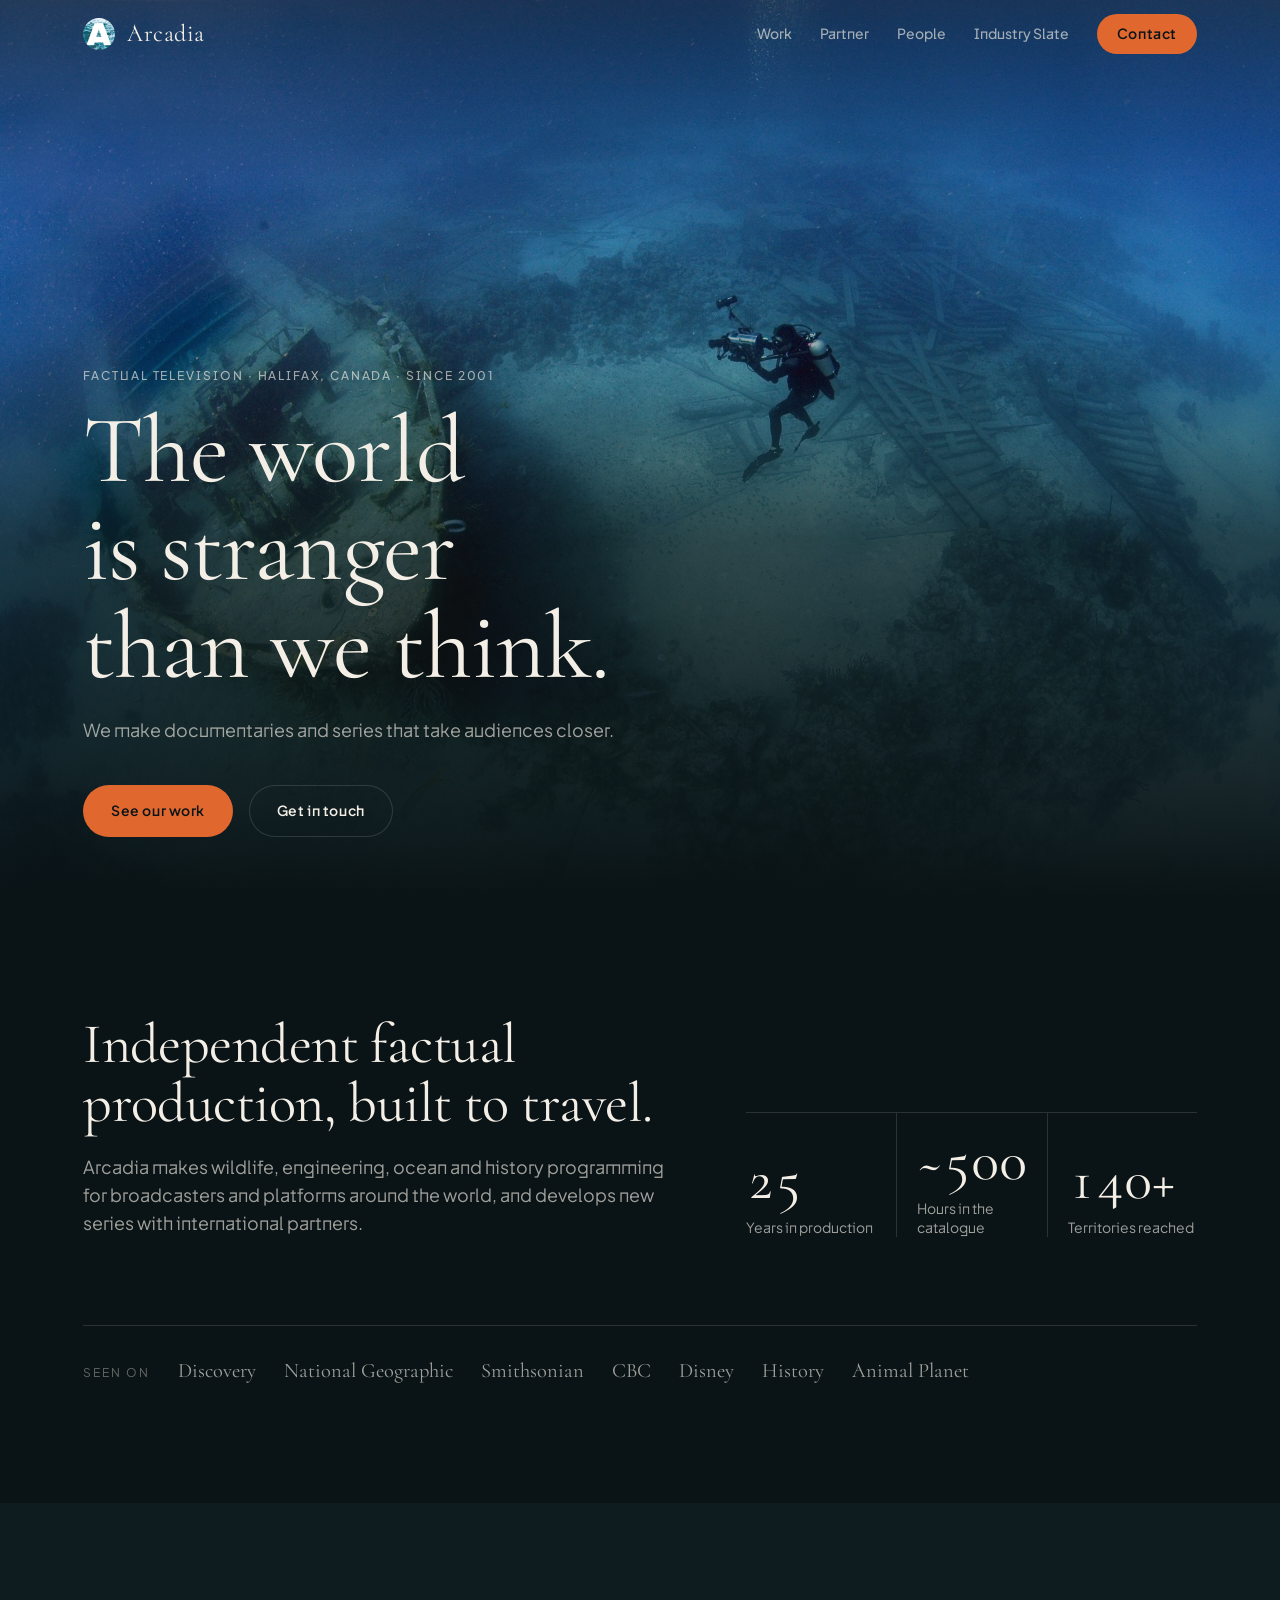
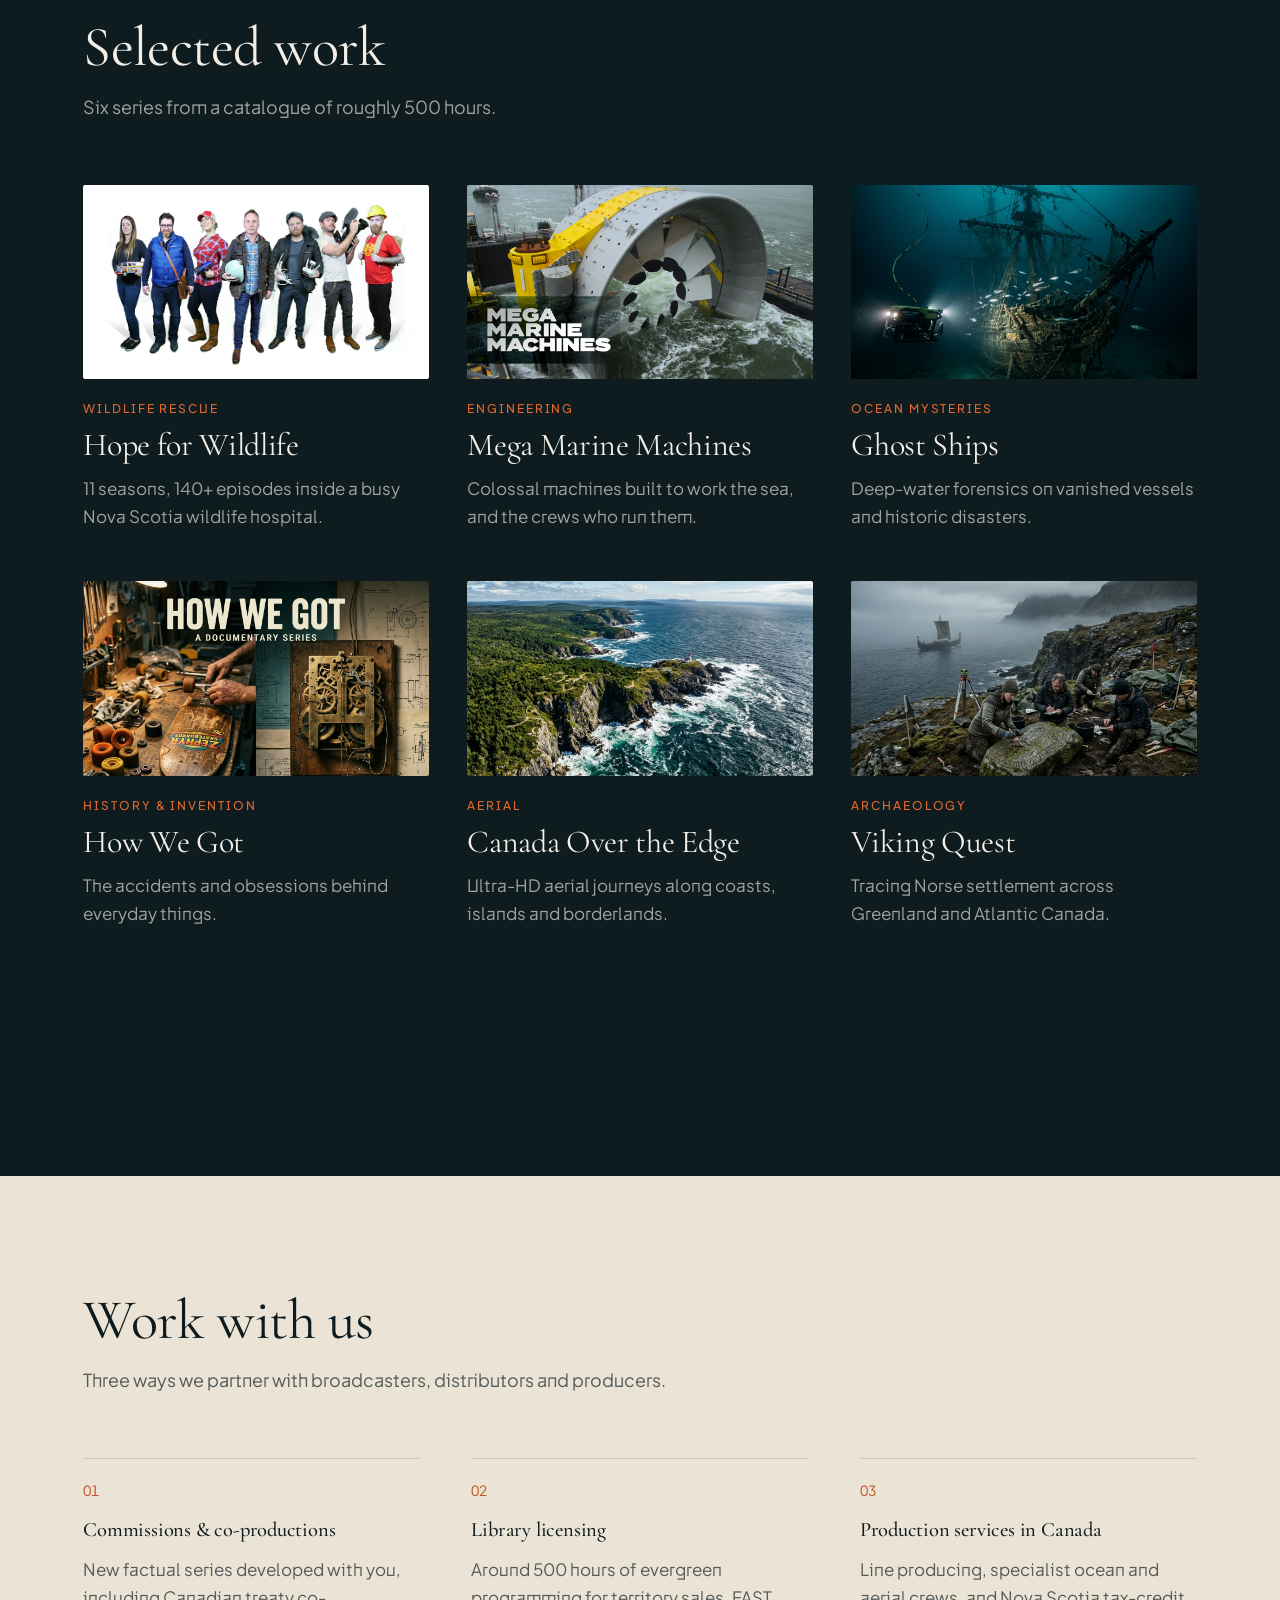
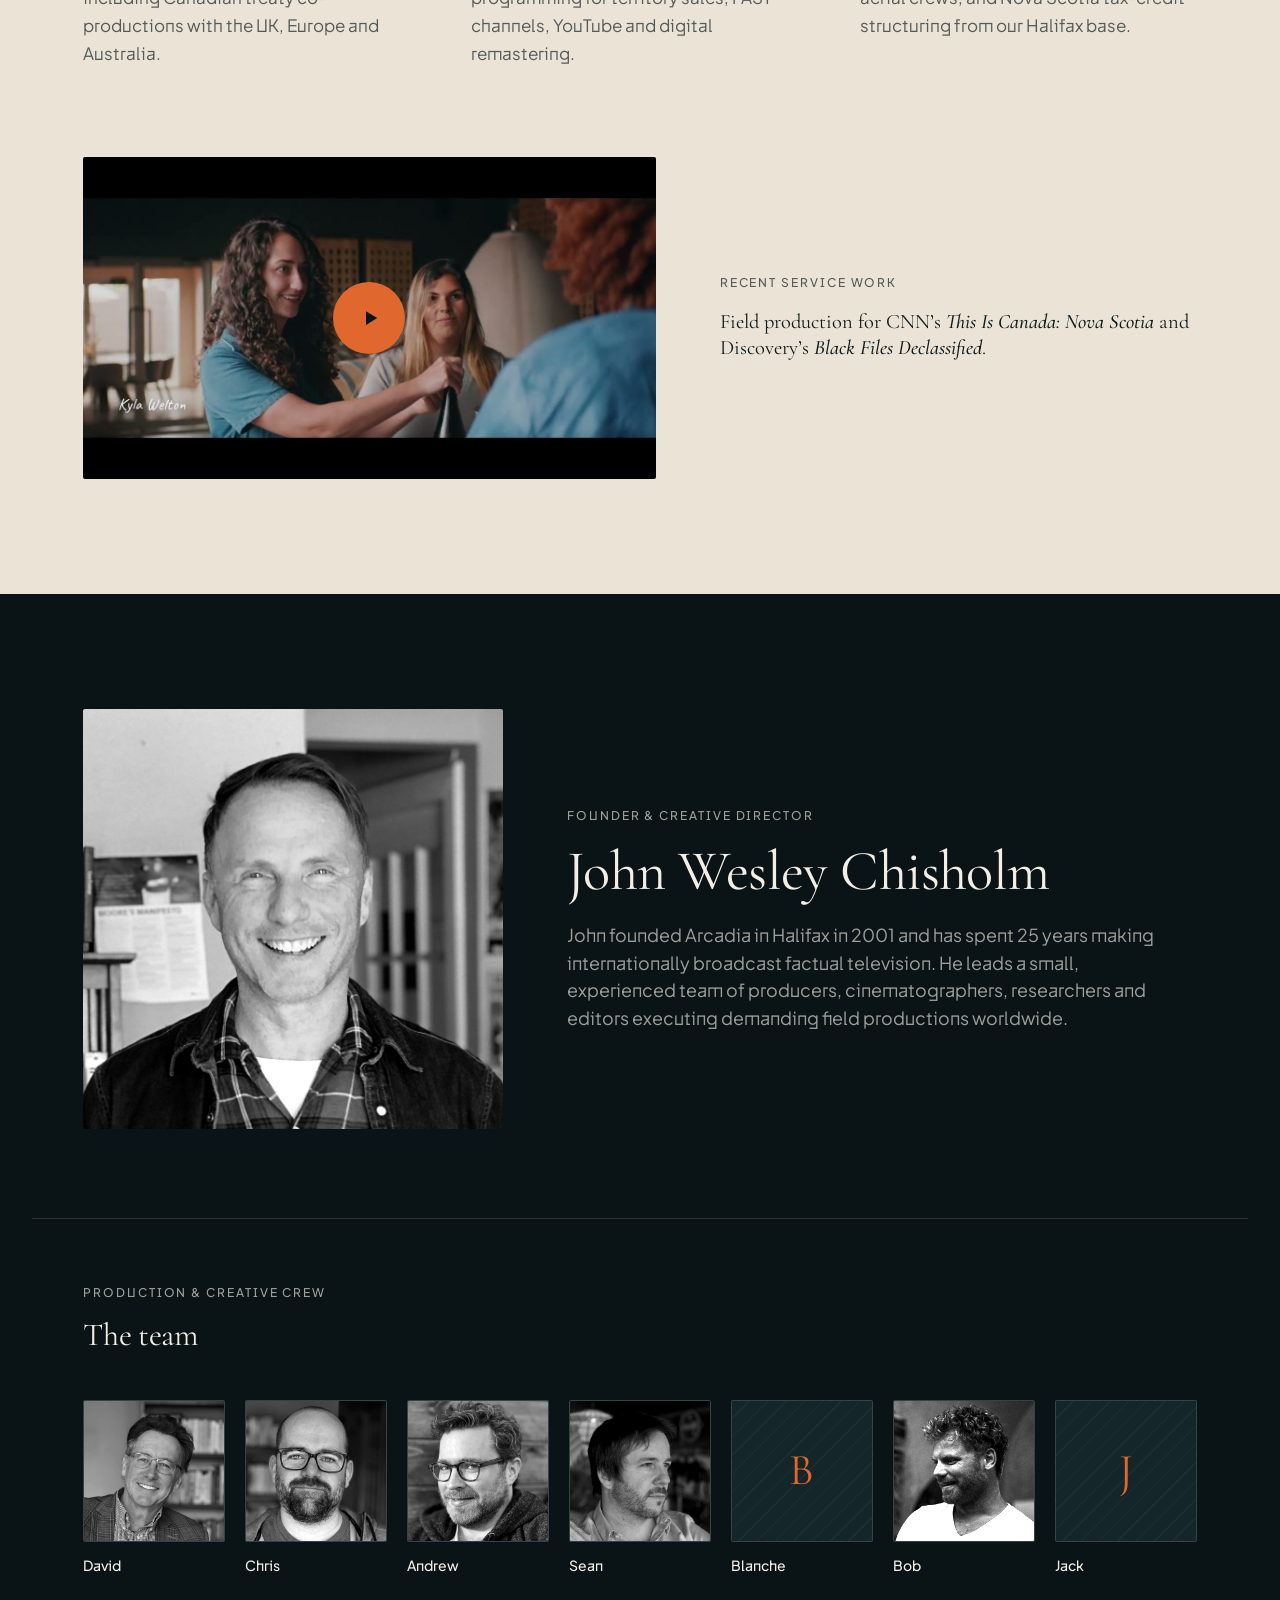
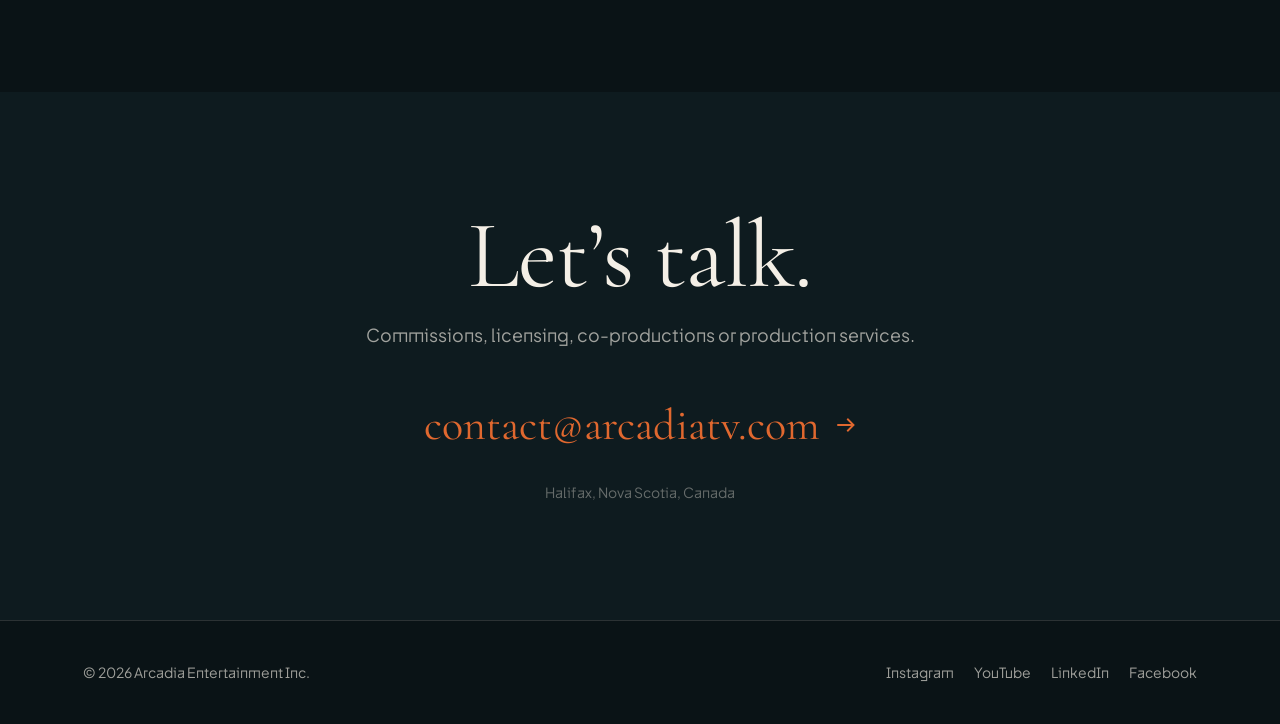
==== simplified/index.html @ 7e7404db "Add simplified site version, update industry slate, and fix key art crops" ====
<!doctype html>
<html lang="en-CA" class="no-js">
<head>
  <meta charset="utf-8">
  <meta name="viewport" content="width=device-width, initial-scale=1">
  <title>Arcadia Entertainment | Factual Television from Halifax, Canada</title>
  <meta name="description" content="Arcadia is an independent factual production company in Halifax, Nova Scotia. 25 years and roughly 500 hours of wildlife, engineering, ocean and history programming for broadcasters worldwide.">
  <meta name="theme-color" content="#0a1316">
  <meta property="og:type" content="website">
  <meta property="og:title" content="Arcadia Entertainment">
  <meta property="og:description" content="The world is stranger than we think. We make television that takes you closer.">
  <meta property="og:image" content="../assets/img/hero-wreck.jpg">
  <link rel="icon" href="../assets/img/arcadia-mark.jpg">
  <script>document.documentElement.classList.replace("no-js", "js");</script>

  <link rel="preconnect" href="https://fonts.googleapis.com">
  <link rel="preconnect" href="https://fonts.gstatic.com" crossorigin>
  <link rel="stylesheet" href="https://fonts.googleapis.com/css2?family=Cormorant+Garamond:ital,wght@0,400;0,500;1,400&family=Plus+Jakarta+Sans:wght@400;500;600&display=swap">

  <link rel="stylesheet" href="../css/tokens.css">
  <link rel="stylesheet" href="../css/base.css">
  <link rel="stylesheet" href="css/layout.css">
  <link rel="stylesheet" href="css/nav.css">
  <link rel="stylesheet" href="css/hero.css">
  <link rel="stylesheet" href="css/about.css">
  <link rel="stylesheet" href="css/work.css">
  <link rel="stylesheet" href="css/partner.css">
  <link rel="stylesheet" href="css/people.css">
  <link rel="stylesheet" href="css/contact.css">
  <link rel="stylesheet" href="css/video-dialog.css">
  <link rel="stylesheet" href="css/reveal.css">

  <script type="application/ld+json">
    {
      "@context": "https://schema.org",
      "@type": "Organization",
      "name": "Arcadia Entertainment",
      "foundingDate": "2001",
      "founder": { "@type": "Person", "name": "John Wesley Chisholm" },
      "address": { "@type": "PostalAddress", "addressLocality": "Halifax", "addressRegion": "NS", "addressCountry": "Canada" },
      "email": "contact@arcadiatv.com"
    }
  </script>
</head>

<body>
  <svg width="0" height="0" class="visually-hidden" aria-hidden="true">
    <symbol id="icon-play" viewBox="0 0 16 16"><path d="M4 2.5v11l9-5.5z" fill="currentColor"/></symbol>
    <symbol id="icon-arrow" viewBox="0 0 16 16"><path d="M1 8h13M9 3l5 5-5 5" fill="none" stroke="currentColor" stroke-width="1.5"/></symbol>
  </svg>

  <a class="skip-link" href="#main">Skip to content</a>

  <header class="s-nav" data-nav>
    <div class="container s-nav__inner">
      <a class="s-nav__brand" href="#top" aria-label="Arcadia Entertainment, back to top">
        <img src="../assets/img/arcadia-mark.jpg" alt="" width="32" height="32">
        <span>Arcadia</span>
      </a>
      <nav class="s-nav__links" id="s-nav-links" aria-label="Primary" data-nav-links>
        <a href="#work" data-nav-link>Work</a>
        <a href="#partner" data-nav-link>Partner</a>
        <a href="#people" data-nav-link>People</a>
        <a href="../industry.html" data-nav-link>Industry Slate</a>
        <a class="btn btn--sm s-nav__cta" href="#contact" data-nav-link>Contact</a>
      </nav>
      <button class="s-nav__toggle" type="button" aria-expanded="false" aria-controls="s-nav-links" data-nav-toggle>
        <span class="visually-hidden">Menu</span>
        <span class="s-nav__bars" aria-hidden="true"></span>
      </button>
    </div>
  </header>

  <main id="main">
    <section class="s-hero" id="top" aria-labelledby="hero-title">
      <img class="s-hero__image" src="../assets/img/hero-wreck.jpg" alt="Cinematographer diving on a sunken wooden shipwreck" width="2400" height="1596" fetchpriority="high">
      <div class="s-hero__scrim" aria-hidden="true"></div>
      <div class="container s-hero__content">
        <p class="s-kicker">Factual television &middot; Halifax, Canada &middot; Since 2001</p>
        <h1 class="display s-hero__title" id="hero-title">The world is stranger than we&nbsp;think.</h1>
        <p class="s-hero__sub">We make documentaries and series that take audiences closer.</p>
        <div class="s-hero__actions">
          <a class="btn" href="#work">See our work</a>
          <a class="btn btn--ghost" href="#contact">Get in touch</a>
        </div>
      </div>
    </section>

    <section class="s-about s-section" id="about" aria-labelledby="about-title">
      <div class="container s-about__grid">
        <div data-reveal>
          <h2 class="display s-heading" id="about-title">Independent factual production, built to travel.</h2>
          <p class="s-body">Arcadia makes wildlife, engineering, ocean and history programming for broadcasters and platforms around the world, and develops new series with international partners.</p>
        </div>
        <dl class="s-stats" data-reveal>
          <div class="s-stat"><dt>Years in production</dt><dd>25</dd></div>
          <div class="s-stat"><dt>Hours in the catalogue</dt><dd>~500</dd></div>
          <div class="s-stat"><dt>Territories reached</dt><dd>140+</dd></div>
        </dl>
      </div>
      <div class="container">
        <p class="s-networks" data-reveal>
          <span class="s-networks__label">Seen on</span>
          <span>Discovery</span><span>National Geographic</span><span>Smithsonian</span><span>CBC</span><span>Disney</span><span>History</span><span>Animal Planet</span>
        </p>
      </div>
    </section>

    <section class="s-work s-section" id="work" aria-labelledby="work-title">
      <div class="container">
        <header class="s-section-head" data-reveal>
          <h2 class="display s-heading" id="work-title">Selected work</h2>
          <p class="s-body">Six series from a catalogue of roughly 500 hours.</p>
        </header>

        <ul class="s-work__grid" role="list">
          <li class="s-show" data-reveal>
            <div class="s-show__frame"><img src="../assets/img/hope-for-wildlife-hero.jpg" alt="Hope Swinimer and the wildlife rescue team in the field" width="800" height="464" loading="lazy"></div>
            <p class="s-show__genre">Wildlife rescue</p>
            <h3 class="s-show__title display">Hope for Wildlife</h3>
            <p class="s-show__line">11 seasons, 140+ episodes inside a busy Nova Scotia wildlife hospital.</p>
          </li>
          <li class="s-show" data-reveal>
            <div class="s-show__frame s-show__frame--title-left"><img src="../assets/img/mega-marine-machines.jpg" alt="A giant tidal turbine lowered from a work barge, Mega Marine Machines title art" width="2400" height="1350" loading="lazy"></div>
            <p class="s-show__genre">Engineering</p>
            <h3 class="s-show__title display">Mega Marine Machines</h3>
            <p class="s-show__line">Colossal machines built to work the sea, and the crews who run them.</p>
          </li>
          <li class="s-show" data-reveal>
            <div class="s-show__frame"><img src="../assets/img/ghost-ships.jpg" alt="Submersible lighting a sunken shipwreck on the ocean floor" width="1200" height="900" loading="lazy"></div>
            <p class="s-show__genre">Ocean mysteries</p>
            <h3 class="s-show__title display">Ghost Ships</h3>
            <p class="s-show__line">Deep-water forensics on vanished vessels and historic disasters.</p>
          </li>
          <li class="s-show" data-reveal>
            <div class="s-show__frame s-show__frame--title-top"><img src="../assets/img/how-we-got.jpg" alt="Vintage skateboards, clockwork and archival blueprints, How We Got series art" width="1200" height="900" loading="lazy"></div>
            <p class="s-show__genre">History &amp; invention</p>
            <h3 class="s-show__title display">How We Got</h3>
            <p class="s-show__line">The accidents and obsessions behind everyday things.</p>
          </li>
          <li class="s-show" data-reveal>
            <div class="s-show__frame"><img src="../assets/img/canada-over-the-edge-wide.jpg" alt="Aerial view of rugged coastal cliffs and ocean" width="1200" height="900" loading="lazy"></div>
            <p class="s-show__genre">Aerial</p>
            <h3 class="s-show__title display">Canada Over the Edge</h3>
            <p class="s-show__line">Ultra-HD aerial journeys along coasts, islands and borderlands.</p>
          </li>
          <li class="s-show" data-reveal>
            <div class="s-show__frame"><img src="../assets/img/viking-quest.jpg" alt="Archaeologists examining runestones on a cliff edge" width="1200" height="900" loading="lazy"></div>
            <p class="s-show__genre">Archaeology</p>
            <h3 class="s-show__title display">Viking Quest</h3>
            <p class="s-show__line">Tracing Norse settlement across Greenland and Atlantic Canada.</p>
          </li>
        </ul>

        <p class="s-work__more" data-reveal>
          Full catalogue, screeners and rights availability on request.
          <a class="text-link" href="mailto:contact@arcadiatv.com?subject=Catalogue%20request">
            <span class="link-underline">Request the catalogue</span>
            <svg class="btn__icon text-link__arrow" aria-hidden="true"><use href="#icon-arrow"/></svg>
          </a>
        </p>
      </div>
    </section>

    <section class="s-partner s-section theme-light" id="partner" aria-labelledby="partner-title">
      <div class="container">
        <header class="s-section-head" data-reveal>
          <h2 class="display s-heading" id="partner-title">Work with us</h2>
          <p class="s-body">Three ways we partner with broadcasters, distributors and producers.</p>
        </header>

        <ol class="s-offers" role="list">
          <li class="s-offer" data-reveal>
            <span class="s-offer__num">01</span>
            <h3 class="s-offer__title display">Commissions &amp; co-productions</h3>
            <p>New factual series developed with you, including Canadian treaty co-productions with the UK, Europe and Australia.</p>
          </li>
          <li class="s-offer" data-reveal>
            <span class="s-offer__num">02</span>
            <h3 class="s-offer__title display">Library licensing</h3>
            <p>Around 500 hours of evergreen programming for territory sales, FAST channels, YouTube and digital remastering.</p>
          </li>
          <li class="s-offer" data-reveal>
            <span class="s-offer__num">03</span>
            <h3 class="s-offer__title display">Production services in Canada</h3>
            <p>Line producing, specialist ocean and aerial crews, and Nova Scotia tax-credit structuring from our Halifax base.</p>
          </li>
        </ol>

        <div class="s-proof" data-reveal>
          <button class="s-proof__video" type="button" data-video-open data-video-id="hcv1W_gvr0U" data-video-title="This Is Canada: Nova Scotia">
            <img src="../assets/img/cnn-this-is-canada.jpg" alt="" width="1200" height="675" loading="lazy">
            <span class="s-proof__play" aria-hidden="true"><svg><use href="#icon-play"/></svg></span>
            <span class="visually-hidden">Play: This Is Canada, Nova Scotia</span>
          </button>
          <div class="s-proof__copy">
            <p class="s-kicker s-kicker--dark">Recent service work</p>
            <p class="s-proof__text">Field production for CNN&rsquo;s <strong>This Is Canada: Nova Scotia</strong> and Discovery&rsquo;s <strong>Black Files Declassified</strong>.</p>
          </div>
        </div>
      </div>
    </section>

    <section class="s-people s-section" id="people" aria-labelledby="people-title">
      <div class="container s-people__grid">
        <figure class="s-people__portrait" data-reveal>
          <img src="../assets/img/people-john-wesley-chisholm.jpg" alt="Portrait of John Wesley Chisholm" width="900" height="900" loading="lazy">
        </figure>
        <div data-reveal>
          <p class="s-kicker">Founder &amp; Creative Director</p>
          <h2 class="display s-heading" id="people-title">John Wesley Chisholm</h2>
          <p class="s-body">John founded Arcadia in Halifax in 2001 and has spent 25 years making internationally broadcast factual television. He leads a small, experienced team of producers, cinematographers, researchers and editors executing demanding field productions worldwide.</p>
        </div>
      </div>

      <div class="container s-team" data-reveal>
        <div class="s-team__head">
          <p class="s-kicker">Production &amp; Creative Crew</p>
          <h3 class="display s-team__title">The team</h3>
        </div>
        <ul class="s-team__grid" role="list">
          <li class="s-member">
            <div class="s-member__frame"><img src="../assets/img/people-david.jpg" alt="David" width="900" height="900" loading="lazy"></div>
            <span class="s-member__name">David</span>
          </li>
          <li class="s-member">
            <div class="s-member__frame"><img src="../assets/img/people-chris.jpg" alt="Chris" width="900" height="900" loading="lazy"></div>
            <span class="s-member__name">Chris</span>
          </li>
          <li class="s-member">
            <div class="s-member__frame"><img src="../assets/img/people-andrew.jpg" alt="Andrew" width="900" height="900" loading="lazy"></div>
            <span class="s-member__name">Andrew</span>
          </li>
          <li class="s-member">
            <div class="s-member__frame"><img src="../assets/img/people-sean.jpg" alt="Sean" width="900" height="900" loading="lazy"></div>
            <span class="s-member__name">Sean</span>
          </li>
          <li class="s-member">
            <div class="s-member__frame s-member__frame--monogram" aria-hidden="true"><span>B</span></div>
            <span class="s-member__name">Blanche</span>
          </li>
          <li class="s-member">
            <div class="s-member__frame"><img src="../assets/img/people-bob.jpg" alt="Bob" width="250" height="250" loading="lazy"></div>
            <span class="s-member__name">Bob</span>
          </li>
          <li class="s-member">
            <div class="s-member__frame s-member__frame--monogram" aria-hidden="true"><span>J</span></div>
            <span class="s-member__name">Jack</span>
          </li>
        </ul>
      </div>
    </section>

    <section class="s-contact s-section" id="contact" aria-labelledby="contact-title">
      <div class="container s-contact__inner" data-reveal>
        <h2 class="display s-contact__title" id="contact-title">Let&rsquo;s talk.</h2>
        <p class="s-body">Commissions, licensing, co-productions or production services.</p>
        <a class="s-contact__email" href="mailto:contact@arcadiatv.com">
          <span class="link-underline">contact@arcadiatv.com</span>
          <svg class="btn__icon" aria-hidden="true"><use href="#icon-arrow"/></svg>
        </a>
        <p class="s-contact__place">Halifax, Nova Scotia, Canada</p>
      </div>
    </section>
  </main>

  <footer class="s-footer">
    <div class="container s-footer__inner">
      <p>&copy; <span data-year>2026</span> Arcadia Entertainment Inc.</p>
      <ul class="s-footer__social" role="list">
        <li><a class="link-underline" href="https://www.instagram.com/arcadiatv" target="_blank" rel="noopener">Instagram</a></li>
        <li><a class="link-underline" href="https://www.youtube.com/@ArcadiaContent" target="_blank" rel="noopener">YouTube</a></li>
        <li><a class="link-underline" href="https://www.linkedin.com/company/arcadia-entertainment" target="_blank" rel="noopener">LinkedIn</a></li>
        <li><a class="link-underline" href="https://www.facebook.com/ArcadiaContent" target="_blank" rel="noopener">Facebook</a></li>
      </ul>
    </div>
  </footer>

  <dialog class="s-dialog" data-video-dialog aria-labelledby="s-dialog-title">
    <div class="s-dialog__bar">
      <h2 class="s-dialog__title" id="s-dialog-title" data-video-title>Video</h2>
      <button class="s-dialog__close" type="button" data-video-close>Close</button>
    </div>
    <div class="s-dialog__frame" data-video-frame>
      <p class="s-dialog__state" data-video-loading><span class="s-spinner" aria-hidden="true"></span>Loading video</p>
      <p class="s-dialog__state" data-video-error hidden>
        This video could not be loaded.
        <a class="text-link" data-video-external href="#" target="_blank" rel="noopener"><span class="link-underline">Watch on YouTube</span></a>
      </p>
    </div>
  </dialog>

  <script src="js/config.js" defer></script>
  <script src="js/nav.js" defer></script>
  <script src="js/reveal.js" defer></script>
  <script src="js/video-dialog.js" defer></script>
  <script src="js/main.js" defer></script>
</body>
</html>
---- css/tokens.css ----
:root {
  /* Palette: North Atlantic ink, weathered paper, survival-suit orange */
  --ink-950: #0a1316;
  --ink-900: #0e1b1f;
  --ink-800: #142629;
  --ink-700: #1f363b;
  --ink-600: #2c474d;
  --paper-50: #f4efe6;
  --paper-100: #ebe4d6;
  --paper-200: #dcd3c1;
  --paper-400: #a99f8b;
  --teal-500: #2b7d8c;
  --teal-300: #6fb3bf;
  --orange-500: #e0682f;
  --orange-600: #c4521c;

  --color-bg: var(--ink-950);
  --color-surface: var(--ink-900);
  --color-surface-raised: var(--ink-800);
  --color-text: var(--paper-50);
  --color-text-muted: rgb(244 239 230 / 0.64);
  --color-text-faint: rgb(244 239 230 / 0.38);
  --color-line: rgb(244 239 230 / 0.14);
  --color-accent: var(--orange-500);
  --color-accent-strong: var(--orange-600);
  --color-brand: var(--teal-500);

  --light-bg: var(--paper-100);
  --light-surface: var(--paper-50);
  --light-text: var(--ink-900);
  --light-text-muted: rgb(14 27 31 / 0.68);
  --light-line: rgb(14 27 31 / 0.14);
  --light-accent: var(--orange-600);

  /* Typography */
  --font-display: "Cormorant Garamond", Garamond, "Baskerville", "Georgia", serif;
  --font-body: "Plus Jakarta Sans", -apple-system, BlinkMacSystemFont, "Segoe UI", sans-serif;

  --fs-hero: clamp(3.25rem, 8vw, 8.5rem);
  --fs-display: clamp(2.5rem, 5.5vw, 6rem);
  --fs-h2: clamp(2rem, 4.2vw, 4.25rem);
  --fs-h3: clamp(1.6rem, 2.5vw, 2.35rem);
  --fs-h4: clamp(1.25rem, 1.6vw, 1.6rem);
  --fs-statement: clamp(1.5rem, 3vw, 2.75rem);
  --fs-lead: clamp(1.1rem, 1.4vw, 1.35rem);
  --fs-body: 1.0625rem;
  --fs-small: 0.875rem;
  --fs-eyebrow: 0.75rem;

  --lh-tight: 1.02;
  --lh-snug: 1.2;
  --lh-body: 1.65;
  --tracking-eyebrow: 0.16em;

  /* Space & layout */
  --space-1: 0.25rem;
  --space-2: 0.5rem;
  --space-3: 0.75rem;
  --space-4: 1rem;
  --space-5: 1.25rem;
  --space-6: 1.75rem;
  --space-7: 2.5rem;
  --space-8: 3.5rem;
  --space-9: 4.75rem;
  --space-10: 6.5rem;
  --section-pad: clamp(3.5rem, 6vw, 6rem);
  --gutter: clamp(1.25rem, 4vw, 3.5rem);
  --container: 88rem;
  --measure: 38rem;
  --nav-height: 4.75rem;
  --radius-sm: 2px;
  --radius-pill: 999px;

  /* Motion (CSS side; JS durations live in js/config.js) */
  --ease-out: cubic-bezier(0.22, 1, 0.36, 1);
  --ease-in-out: cubic-bezier(0.65, 0, 0.35, 1);
  --dur-fast: 180ms;
  --dur-base: 420ms;
  --dur-slow: 900ms;

  --z-grain: 90;
  --z-nav: 100;
  --z-menu: 110;
  --z-dialog: 200;
  --z-cursor: 300;
  --z-preloader: 400;
}
---- css/base.css ----
*,
*::before,
*::after {
  box-sizing: border-box;
}

html {
  -webkit-text-size-adjust: 100%;
  text-size-adjust: 100%;
  scroll-behavior: smooth;
}

html.lenis,
html.lenis body {
  height: auto;
}

.lenis.lenis-smooth {
  scroll-behavior: auto !important;
}

.lenis.lenis-stopped {
  overflow: clip;
}

body {
  margin: 0;
  background: var(--color-bg);
  color: var(--color-text);
  font-family: var(--font-body);
  font-size: var(--fs-body);
  line-height: var(--lh-body);
  font-feature-settings: "ss01", "cv11";
  -webkit-font-smoothing: antialiased;
  -moz-osx-font-smoothing: grayscale;
  overflow-x: clip;
}

img,
video,
iframe {
  display: block;
  max-width: 100%;
}

img {
  height: auto;
}

h1,
h2,
h3,
h4,
p,
figure,
blockquote,
ul,
ol,
dl,
dd {
  margin: 0;
}

ul[role="list"],
ol[role="list"] {
  list-style: none;
  padding: 0;
}

a {
  color: inherit;
  text-decoration: none;
}

button {
  font: inherit;
  color: inherit;
  background: none;
  border: 0;
  padding: 0;
  cursor: pointer;
}

::selection {
  background: var(--color-accent);
  color: var(--ink-950);
}

:focus-visible {
  outline: 2px solid var(--color-accent);
  outline-offset: 4px;
  border-radius: var(--radius-sm);
}

/* Film grain over everything; purely decorative */
.grain {
  position: fixed;
  inset: -50%;
  z-index: var(--z-grain);
  pointer-events: none;
  opacity: 0.07;
  background-image: url("data:image/svg+xml;utf8,<svg xmlns='http://www.w3.org/2000/svg' width='220' height='220'><filter id='n'><feTurbulence type='fractalNoise' baseFrequency='0.9' numOctaves='3' stitchTiles='stitch'/></filter><rect width='100%' height='100%' filter='url(%23n)'/></svg>");
  animation: grain-shift 0.9s steps(6) infinite;
}

@keyframes grain-shift {
  0% { transform: translate(0, 0); }
  20% { transform: translate(-3%, 2%); }
  40% { transform: translate(2%, -3%); }
  60% { transform: translate(-2%, -1%); }
  80% { transform: translate(3%, 3%); }
  100% { transform: translate(0, 0); }
}

/* Layout primitives */
.container {
  width: 100%;
  max-width: var(--container);
  margin-inline: auto;
  padding-inline: var(--gutter);
}

.section {
  position: relative;
  padding-block: var(--section-pad);
}

.theme-light {
  background: var(--light-bg);
  color: var(--light-text);
  --color-text: var(--light-text);
  --color-text-muted: var(--light-text-muted);
  --color-line: var(--light-line);
  --color-accent: var(--light-accent);
}

.theme-light ::selection {
  color: var(--paper-50);
}

/* Typography helpers */
.eyebrow {
  display: inline-flex;
  align-items: center;
  gap: var(--space-3);
  font-size: var(--fs-eyebrow);
  font-weight: 500;
  letter-spacing: var(--tracking-eyebrow);
  text-transform: uppercase;
  color: var(--color-text-muted);
}

.eyebrow__index {
  color: var(--color-accent);
  font-variant-numeric: tabular-nums;
}

.eyebrow::after {
  content: "";
  width: 2.5rem;
  height: 1px;
  background: currentColor;
  opacity: 0.5;
}

.display {
  font-family: var(--font-display);
  font-weight: 400;
  line-height: var(--lh-tight);
  letter-spacing: -0.01em;
  text-wrap: balance;
}

.display em {
  font-style: italic;
  color: var(--color-accent);
}

.heading-xl { font-size: var(--fs-display); }
.heading-lg { font-size: var(--fs-h2); }
.heading-md { font-size: var(--fs-h3); line-height: var(--lh-snug); }
.heading-sm { font-size: var(--fs-h4); line-height: var(--lh-snug); }

.lead {
  font-size: var(--fs-lead);
  line-height: 1.45;
  color: var(--color-text);
  max-width: var(--measure);
  text-wrap: pretty;
}

.prose {
  max-width: var(--measure);
  color: var(--color-text-muted);
  text-wrap: pretty;
  overflow-wrap: break-word;
}

.prose > * + * {
  margin-top: 1.1em;
}

.prose strong {
  color: var(--color-text);
  font-weight: 500;
}

.section-head {
  display: grid;
  gap: var(--space-5);
  margin-bottom: clamp(3rem, 7vw, 6rem);
}

/* Buttons and links */
.btn {
  --btn-bg: var(--color-accent);
  --btn-fg: var(--ink-950);
  position: relative;
  display: inline-flex;
  align-items: center;
  gap: var(--space-3);
  min-height: 3.25rem;
  padding: 0 var(--space-6);
  border-radius: var(--radius-pill);
  background: var(--btn-bg);
  color: var(--btn-fg);
  font-size: var(--fs-small);
  font-weight: 600;
  letter-spacing: 0.04em;
  overflow: hidden;
  isolation: isolate;
  transition: color var(--dur-base) var(--ease-out);
}

.btn::before {
  content: "";
  position: absolute;
  inset: 0;
  z-index: -1;
  background: var(--paper-50);
  transform: translateY(101%);
  transition: transform var(--dur-base) var(--ease-out);
}

.btn:hover::before,
.btn:focus-visible::before {
  transform: translateY(0);
}

.btn--ghost {
  --btn-bg: transparent;
  --btn-fg: var(--color-text);
  box-shadow: inset 0 0 0 1px var(--color-line);
}

.btn--ghost:hover,
.btn--ghost:focus-visible {
  color: var(--ink-950);
}

.btn__icon {
  width: 0.9rem;
  height: 0.9rem;
  flex: none;
}

.link-underline {
  background-image: linear-gradient(currentColor, currentColor);
  background-size: 0% 1px;
  background-position: 0 100%;
  background-repeat: no-repeat;
  transition: background-size var(--dur-base) var(--ease-out);
}

.link-underline:hover,
.link-underline:focus-visible {
  background-size: 100% 1px;
}

.text-link {
  display: inline-flex;
  align-items: center;
  gap: var(--space-3);
  font-weight: 500;
  color: var(--color-text);
}

.text-link__arrow {
  transition: transform var(--dur-base) var(--ease-out);
}

.text-link:hover .text-link__arrow,
.text-link:focus-visible .text-link__arrow {
  transform: translateX(0.35rem);
}

/* Accessibility utilities */
.visually-hidden {
  position: absolute !important;
  width: 1px;
  height: 1px;
  padding: 0;
  margin: -1px;
  overflow: hidden;
  clip: rect(0, 0, 0, 0);
  white-space: nowrap;
  border: 0;
}

.skip-link {
  position: fixed;
  top: var(--space-4);
  left: var(--space-4);
  z-index: calc(var(--z-preloader) + 1);
  padding: var(--space-3) var(--space-5);
  background: var(--paper-50);
  color: var(--ink-950);
  border-radius: var(--radius-pill);
  transform: translateY(-200%);
  transition: transform var(--dur-fast) var(--ease-out);
}

.skip-link:focus {
  transform: translateY(0);
}

@media (prefers-reduced-motion: reduce) {
  html {
    scroll-behavior: auto;
  }

  .grain {
    animation: none;
  }

  *,
  *::before,
  *::after {
    transition-duration: 0.01ms !important;
    animation-duration: 0.01ms !important;
    animation-iteration-count: 1 !important;
  }
}
---- simplified/css/layout.css ----
:root {
  --s-section-pad: clamp(4.5rem, 9vw, 8rem);
  --s-container: 76rem;
  --s-fs-heading: clamp(2.25rem, 4.4vw, 3.75rem);
  --s-fs-hero: clamp(3rem, 7.5vw, 6.75rem);
  --s-nav-height: 4.25rem;
}

.container {
  max-width: var(--s-container);
}

html {
  scroll-padding-top: var(--s-nav-height);
}

.s-section {
  padding-block: var(--s-section-pad);
}

.s-section-head {
  display: grid;
  gap: var(--space-4);
  margin-bottom: clamp(2.5rem, 5vw, 4rem);
}

.s-heading {
  font-size: var(--s-fs-heading);
  line-height: 1.05;
}

.s-body {
  max-width: var(--measure);
  color: var(--color-text-muted);
  font-size: var(--fs-lead);
  line-height: 1.55;
  text-wrap: pretty;
}

.s-heading + .s-body {
  margin-top: var(--space-5);
}

.s-section-head .s-heading + .s-body {
  margin-top: 0;
}

.s-kicker {
  font-size: var(--fs-eyebrow);
  font-weight: 500;
  letter-spacing: var(--tracking-eyebrow);
  text-transform: uppercase;
  color: var(--color-text-muted);
  margin-bottom: var(--space-4);
}

.btn--sm {
  min-height: 2.5rem;
  padding: 0 var(--space-5);
}

.s-footer {
  border-top: 1px solid var(--color-line);
  padding-block: var(--space-7);
  font-size: var(--fs-small);
  color: var(--color-text-muted);
}

.s-footer__inner {
  display: flex;
  flex-wrap: wrap;
  align-items: center;
  justify-content: space-between;
  gap: var(--space-4);
}

.s-footer__social {
  display: flex;
  flex-wrap: wrap;
  gap: var(--space-5);
}

.s-footer__social a:hover {
  color: var(--color-text);
}
---- simplified/css/nav.css ----
.s-nav {
  position: fixed;
  inset: 0 0 auto;
  z-index: var(--z-nav);
  height: var(--s-nav-height);
  transition: background-color var(--dur-base) var(--ease-out), border-color var(--dur-base) var(--ease-out);
  border-bottom: 1px solid transparent;
}

.s-nav.is-scrolled {
  background: rgb(10 19 22 / 0.94);
  border-bottom-color: var(--color-line);
}

.s-nav__inner {
  height: 100%;
  display: flex;
  align-items: center;
  justify-content: space-between;
  gap: var(--space-6);
}

.s-nav__brand {
  display: inline-flex;
  align-items: center;
  gap: var(--space-3);
  font-family: var(--font-display);
  font-size: 1.5rem;
  letter-spacing: 0.02em;
}

.s-nav__brand img {
  border-radius: 50%;
}

.s-nav__links {
  display: flex;
  align-items: center;
  gap: var(--space-6);
  font-size: var(--fs-small);
  font-weight: 500;
}

.s-nav__links a:not(.btn) {
  color: var(--color-text-muted);
  transition: color var(--dur-fast) var(--ease-out);
}

.s-nav__links a:not(.btn):hover,
.s-nav__links a:not(.btn):focus-visible {
  color: var(--color-text);
}

.s-nav__toggle {
  display: none;
  width: 2.75rem;
  height: 2.75rem;
  place-items: center;
}

.s-nav__bars,
.s-nav__bars::before,
.s-nav__bars::after {
  display: block;
  width: 1.375rem;
  height: 1.5px;
  background: currentColor;
  transition: transform var(--dur-base) var(--ease-out), opacity var(--dur-fast);
}

.s-nav__bars {
  position: relative;
}

.s-nav__bars::before,
.s-nav__bars::after {
  content: "";
  position: absolute;
  left: 0;
}

.s-nav__bars::before { top: -6px; }
.s-nav__bars::after { top: 6px; }

.s-nav__toggle[aria-expanded="true"] .s-nav__bars { background: transparent; }
.s-nav__toggle[aria-expanded="true"] .s-nav__bars::before { transform: translateY(6px) rotate(45deg); }
.s-nav__toggle[aria-expanded="true"] .s-nav__bars::after { transform: translateY(-6px) rotate(-45deg); }

@media (max-width: 52rem) {
  .s-nav__toggle {
    display: grid;
  }

  .s-nav__links {
    position: fixed;
    inset: var(--s-nav-height) 0 auto;
    flex-direction: column;
    align-items: stretch;
    gap: 0;
    padding: var(--space-4) var(--gutter) var(--space-7);
    background: var(--ink-950);
    border-bottom: 1px solid var(--color-line);
    font-size: var(--fs-lead);
    opacity: 0;
    visibility: hidden;
    transform: translateY(-0.5rem);
    transition: opacity var(--dur-base) var(--ease-out), transform var(--dur-base) var(--ease-out), visibility 0s linear var(--dur-base);
  }

  .s-nav__links a:not(.btn) {
    padding-block: var(--space-4);
    border-bottom: 1px solid var(--color-line);
  }

  .s-nav__cta {
    margin-top: var(--space-6);
    justify-content: center;
  }

  .s-nav.is-open {
    background: var(--ink-950);
  }

  .s-nav.is-open .s-nav__links {
    opacity: 1;
    visibility: visible;
    transform: none;
    transition-delay: 0s;
  }
}
---- simplified/css/hero.css ----
.s-hero {
  position: relative;
  min-height: 100svh;
  display: flex;
  flex-direction: column;
  justify-content: flex-end;
  padding-top: calc(var(--s-nav-height) + clamp(2.5rem, 5vh, 4.5rem));
  padding-bottom: clamp(3rem, 7vh, 5.5rem);
  box-sizing: border-box;
  overflow: hidden;
  isolation: isolate;
}

.s-hero__image {
  position: absolute;
  inset: 0;
  z-index: -2;
  width: 100%;
  height: 100%;
  object-fit: cover;
  animation: s-hero-settle 2.4s var(--ease-out) both;
}

.s-hero__scrim {
  position: absolute;
  inset: 0;
  z-index: -1;
  background:
    linear-gradient(180deg, rgb(10 19 22 / 0.65) 0%, rgb(10 19 22 / 0) 35%),
    linear-gradient(0deg, var(--ink-950) 0%, rgb(10 19 22 / 0.75) 40%, rgb(10 19 22 / 0) 80%);
}

.s-hero__content {
  width: 100%;
  animation: s-rise 1.1s var(--ease-out) 0.2s both;
}

.s-hero__title {
  font-size: var(--s-fs-hero);
  max-width: 14ch;
}

.s-hero__sub {
  margin-top: var(--space-5);
  max-width: 34rem;
  font-size: var(--fs-lead);
  color: var(--color-text-muted);
}

.s-hero__actions {
  display: flex;
  flex-wrap: wrap;
  gap: var(--space-4);
  margin-top: var(--space-7);
}

@keyframes s-hero-settle {
  from { transform: scale(1.06); opacity: 0.4; }
  to { transform: scale(1); opacity: 1; }
}

@keyframes s-rise {
  from { transform: translateY(1.5rem); opacity: 0; }
  to { transform: none; opacity: 1; }
}
---- simplified/css/about.css ----
.s-about__grid {
  display: grid;
  gap: clamp(3rem, 6vw, 5rem);
  align-items: end;
}

@media (min-width: 60rem) {
  .s-about__grid {
    grid-template-columns: 1.3fr 1fr;
  }
}

.s-stats {
  display: grid;
  grid-template-columns: repeat(3, 1fr);
  border-top: 1px solid var(--color-line);
}

.s-stat {
  display: flex;
  flex-direction: column-reverse;
  gap: var(--space-2);
  padding-top: var(--space-5);
}

.s-stat + .s-stat {
  padding-left: var(--space-5);
  border-left: 1px solid var(--color-line);
}

.s-stat dt {
  font-size: var(--fs-small);
  color: var(--color-text-muted);
  line-height: 1.35;
}

.s-stat dd {
  font-family: var(--font-display);
  font-size: clamp(2.5rem, 4.5vw, 3.75rem);
  line-height: 1;
  color: var(--color-text);
  font-variant-numeric: tabular-nums;
}

.s-networks {
  display: flex;
  flex-wrap: wrap;
  align-items: baseline;
  gap: var(--space-3) var(--space-6);
  margin-top: clamp(3.5rem, 7vw, 5.5rem);
  padding-top: var(--space-6);
  border-top: 1px solid var(--color-line);
  font-family: var(--font-display);
  font-size: clamp(1.15rem, 1.6vw, 1.4rem);
  color: var(--color-text-muted);
}

.s-networks__label {
  font-family: var(--font-body);
  font-size: var(--fs-eyebrow);
  letter-spacing: var(--tracking-eyebrow);
  text-transform: uppercase;
  color: var(--color-text-faint);
}
---- simplified/css/work.css ----
.s-work {
  background: var(--ink-900);
}

.s-work__grid {
  display: grid;
  gap: clamp(2.5rem, 4vw, 3.5rem) clamp(1.5rem, 3vw, 2.5rem);
}

@media (min-width: 40rem) {
  .s-work__grid { grid-template-columns: repeat(2, 1fr); }
}

@media (min-width: 64rem) {
  .s-work__grid { grid-template-columns: repeat(3, 1fr); }
}

.s-show {
  min-width: 0;
}

.s-show__frame {
  aspect-ratio: 16 / 9;
  overflow: hidden;
  border-radius: var(--radius-sm);
  background: var(--ink-800);
  margin-bottom: var(--space-5);
}

.s-show__frame img {
  width: 100%;
  height: 100%;
  object-fit: cover;
  transition: transform var(--dur-slow) var(--ease-out);
}

.s-show:hover .s-show__frame img {
  transform: scale(1.04);
}

/* Key art with titles baked into edges must never lose text to crop */
.s-show__frame img[src*="mega-marine-machines"],
.s-show__frame--title-left img {
  object-position: left center !important;
  transform-origin: left center !important;
}

.s-show__frame img[src*="how-we-got"],
.s-show__frame--title-top img {
  object-position: center top !important;
  transform-origin: center top !important;
}

.s-show__genre {
  font-size: var(--fs-eyebrow);
  font-weight: 500;
  letter-spacing: var(--tracking-eyebrow);
  text-transform: uppercase;
  color: var(--color-accent);
}

.s-show__title {
  margin-top: var(--space-2);
  font-size: var(--fs-h3);
  line-height: 1.1;
  overflow-wrap: break-word;
}

.s-show__line {
  margin-top: var(--space-3);
  color: var(--color-text-muted);
  text-wrap: pretty;
}

.s-work__more {
  display: flex;
  flex-wrap: wrap;
  align-items: center;
  justify-content: space-between;
  gap: var(--space-4);
  margin-top: clamp(3.5rem, 6vw, 5rem);
  padding-top: var(--space-6);
  border-top: 1px solid var(--color-line);
  color: var(--color-text-muted);
}
---- simplified/css/partner.css ----
.s-offers {
  display: grid;
  gap: var(--space-7);
}

@media (min-width: 56rem) {
  .s-offers {
    grid-template-columns: repeat(3, 1fr);
    gap: clamp(2rem, 4vw, 3.5rem);
  }
}

.s-offer {
  padding-top: var(--space-5);
  border-top: 1px solid var(--color-line);
  color: var(--color-text-muted);
}

.s-offer__num {
  display: block;
  font-size: var(--fs-small);
  color: var(--color-accent);
  font-variant-numeric: tabular-nums;
  margin-bottom: var(--space-4);
}

.s-offer__title {
  font-size: var(--fs-h4);
  line-height: 1.2;
  color: var(--color-text);
  margin-bottom: var(--space-3);
  font-weight: 500;
}

.s-proof {
  display: grid;
  gap: var(--space-6);
  align-items: center;
  margin-top: clamp(4rem, 7vw, 6rem);
}

@media (min-width: 56rem) {
  .s-proof {
    grid-template-columns: 1.2fr 1fr;
    gap: clamp(2.5rem, 5vw, 4.5rem);
  }
}

.s-proof__video {
  position: relative;
  display: block;
  width: 100%;
  aspect-ratio: 16 / 9;
  overflow: hidden;
  border-radius: var(--radius-sm);
  background: var(--ink-900);
}

.s-proof__video img {
  width: 100%;
  height: 100%;
  object-fit: cover;
  transition: transform var(--dur-slow) var(--ease-out);
}

.s-proof__video:hover img,
.s-proof__video:focus-visible img {
  transform: scale(1.03);
}

.s-proof__play {
  position: absolute;
  inset: 0;
  margin: auto;
  width: 4.5rem;
  height: 4.5rem;
  display: grid;
  place-items: center;
  border-radius: 50%;
  background: var(--orange-500);
  color: var(--ink-950);
  transition: transform var(--dur-base) var(--ease-out);
}

.s-proof__play svg {
  width: 1.25rem;
  height: 1.25rem;
  margin-left: 0.2rem;
}

.s-proof__video:hover .s-proof__play,
.s-proof__video:focus-visible .s-proof__play {
  transform: scale(1.08);
}

.s-kicker--dark {
  color: var(--light-text-muted);
}

.s-proof__text {
  font-family: var(--font-display);
  font-size: var(--fs-h4);
  line-height: 1.3;
  text-wrap: pretty;
}

.s-proof__text strong {
  font-weight: 500;
  font-style: italic;
}
---- simplified/css/people.css ----
.s-people__grid {
  display: grid;
  gap: clamp(2.5rem, 5vw, 4.5rem);
  align-items: center;
}

@media (min-width: 52rem) {
  .s-people__grid {
    grid-template-columns: minmax(0, 0.8fr) minmax(0, 1.2fr);
  }
}

.s-people__portrait {
  aspect-ratio: 1;
  max-width: 28rem;
  overflow: hidden;
  border-radius: var(--radius-sm);
  background: var(--ink-800);
}

.s-people__portrait img {
  width: 100%;
  height: 100%;
  object-fit: cover;
  filter: grayscale(0.2);
}

/* Team grid */
.s-team {
  margin-top: clamp(4rem, 7vw, 6rem);
  padding-top: clamp(2.5rem, 5vw, 4rem);
  border-top: 1px solid var(--color-line);
}

.s-team__head {
  margin-bottom: clamp(2rem, 4vw, 3rem);
}

.s-team__title {
  font-size: var(--fs-h3);
}

.s-team__grid {
  display: grid;
  grid-template-columns: repeat(2, 1fr);
  gap: var(--space-6) var(--space-4);
}

@media (min-width: 36rem) {
  .s-team__grid {
    grid-template-columns: repeat(4, 1fr);
    gap: var(--space-6) var(--space-5);
  }
}

@media (min-width: 60rem) {
  .s-team__grid {
    grid-template-columns: repeat(7, 1fr);
    gap: var(--space-6) var(--space-5);
  }
}

.s-member {
  display: flex;
  flex-direction: column;
  gap: var(--space-3);
}

.s-member__frame {
  width: 100%;
  aspect-ratio: 1;
  overflow: hidden;
  border-radius: var(--radius-sm);
  background: var(--ink-800);
  border: 1px solid var(--color-line);
}

.s-member__frame img {
  width: 100%;
  height: 100%;
  object-fit: cover;
  filter: grayscale(0.3) contrast(1.05);
  transition: filter var(--dur-base) var(--ease-out), transform var(--dur-slow) var(--ease-out);
}

.s-member:hover .s-member__frame img {
  filter: grayscale(0) contrast(1.05);
  transform: scale(1.04);
}

.s-member__frame--monogram {
  display: grid;
  place-items: center;
  font-family: var(--font-display);
  font-size: 2.75rem;
  color: var(--color-accent);
  background:
    repeating-linear-gradient(135deg, transparent 0 12px, rgb(244 239 230 / 0.04) 12px 13px),
    var(--ink-800);
}

.s-member__name {
  font-size: var(--fs-small);
  font-weight: 500;
  color: var(--color-text);
}
---- simplified/css/contact.css ----
.s-contact {
  background: var(--ink-900);
  text-align: center;
}

.s-contact__inner {
  display: flex;
  flex-direction: column;
  align-items: center;
}

.s-contact__title {
  font-size: var(--s-fs-hero);
}

.s-contact__inner .s-body {
  margin-top: var(--space-4);
}

.s-contact__email {
  display: inline-flex;
  align-items: center;
  gap: var(--space-4);
  margin-top: var(--space-7);
  font-family: var(--font-display);
  font-size: clamp(1.6rem, 3.6vw, 2.75rem);
  color: var(--color-accent);
  overflow-wrap: anywhere;
}

.s-contact__email .btn__icon {
  width: 1.25rem;
  height: 1.25rem;
  transition: transform var(--dur-base) var(--ease-out);
}

.s-contact__email:hover .btn__icon,
.s-contact__email:focus-visible .btn__icon {
  transform: translateX(0.4rem);
}

.s-contact__place {
  margin-top: var(--space-5);
  font-size: var(--fs-small);
  color: var(--color-text-faint);
}
---- simplified/css/video-dialog.css ----
.s-dialog {
  width: min(64rem, calc(100vw - 2 * var(--gutter)));
  max-width: none;
  padding: 0;
  border: 0;
  background: var(--ink-950);
  color: var(--color-text);
  border-radius: var(--radius-sm);
}

.s-dialog::backdrop {
  background: rgb(5 10 12 / 0.88);
}

.s-dialog__bar {
  display: flex;
  align-items: center;
  justify-content: space-between;
  gap: var(--space-4);
  padding: var(--space-4) var(--space-5);
}

.s-dialog__title {
  font-size: var(--fs-small);
  font-weight: 500;
  white-space: nowrap;
  overflow: hidden;
  text-overflow: ellipsis;
}

.s-dialog__close {
  font-size: var(--fs-small);
  color: var(--color-text-muted);
  padding: var(--space-2) var(--space-3);
}

.s-dialog__close:hover {
  color: var(--color-text);
}

.s-dialog__frame {
  position: relative;
  aspect-ratio: 16 / 9;
  background: #000;
}

.s-dialog__frame iframe {
  position: absolute;
  inset: 0;
  width: 100%;
  height: 100%;
  border: 0;
}

.s-dialog__state {
  position: absolute;
  inset: 0;
  display: flex;
  flex-direction: column;
  align-items: center;
  justify-content: center;
  gap: var(--space-4);
  color: var(--color-text-muted);
  font-size: var(--fs-small);
  text-align: center;
  padding: var(--space-5);
}

.s-dialog__state[hidden] {
  display: none;
}

.s-spinner {
  width: 1.75rem;
  height: 1.75rem;
  border: 2px solid var(--color-line);
  border-top-color: var(--color-accent);
  border-radius: 50%;
  animation: s-spin 0.8s linear infinite;
}

@keyframes s-spin {
  to { transform: rotate(360deg); }
}
---- simplified/css/reveal.css ----
.js [data-reveal] {
  opacity: 0;
  transform: translateY(1.25rem);
  transition: opacity var(--dur-slow) var(--ease-out), transform var(--dur-slow) var(--ease-out);
  transition-delay: var(--reveal-delay, 0ms);
}

.js [data-reveal].is-visible {
  opacity: 1;
  transform: none;
}

@media (prefers-reduced-motion: reduce) {
  .js [data-reveal] {
    opacity: 1;
    transform: none;
  }

  .s-hero__image,
  .s-hero__content {
    animation: none;
  }
}
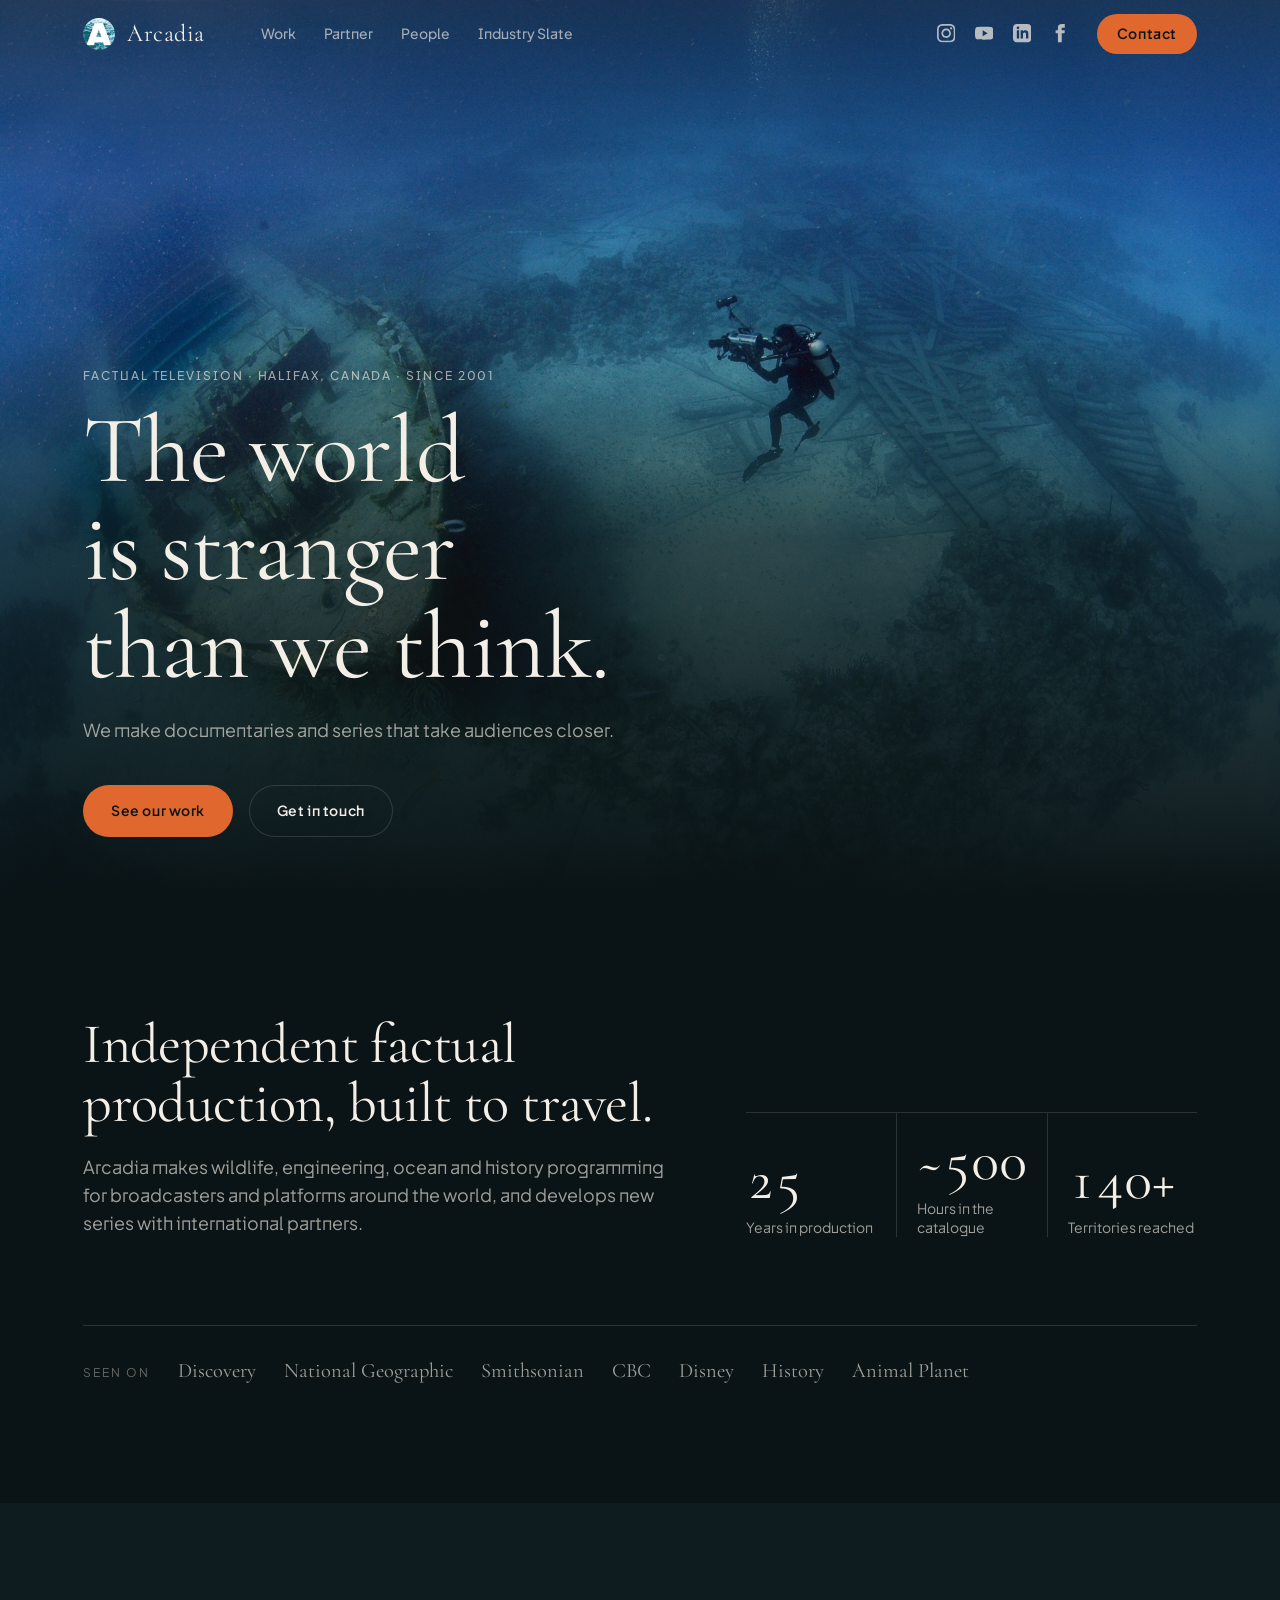
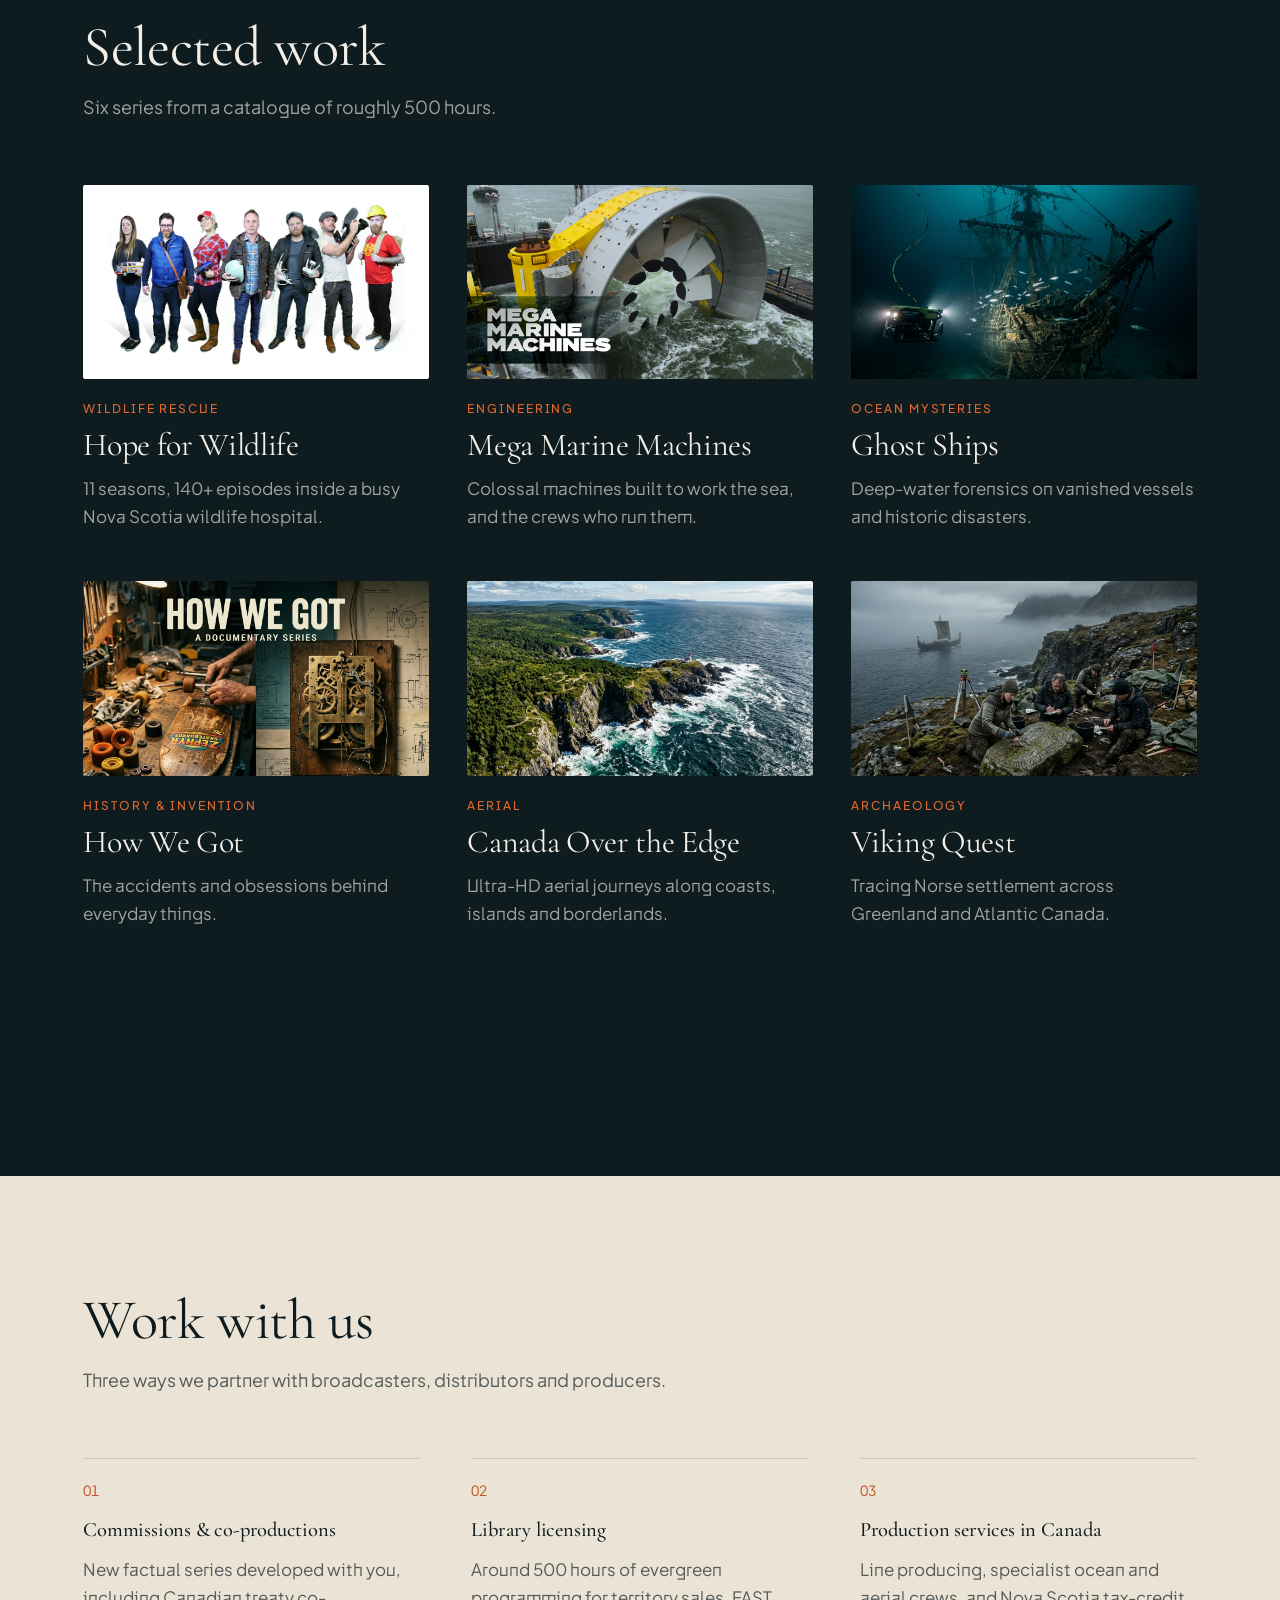
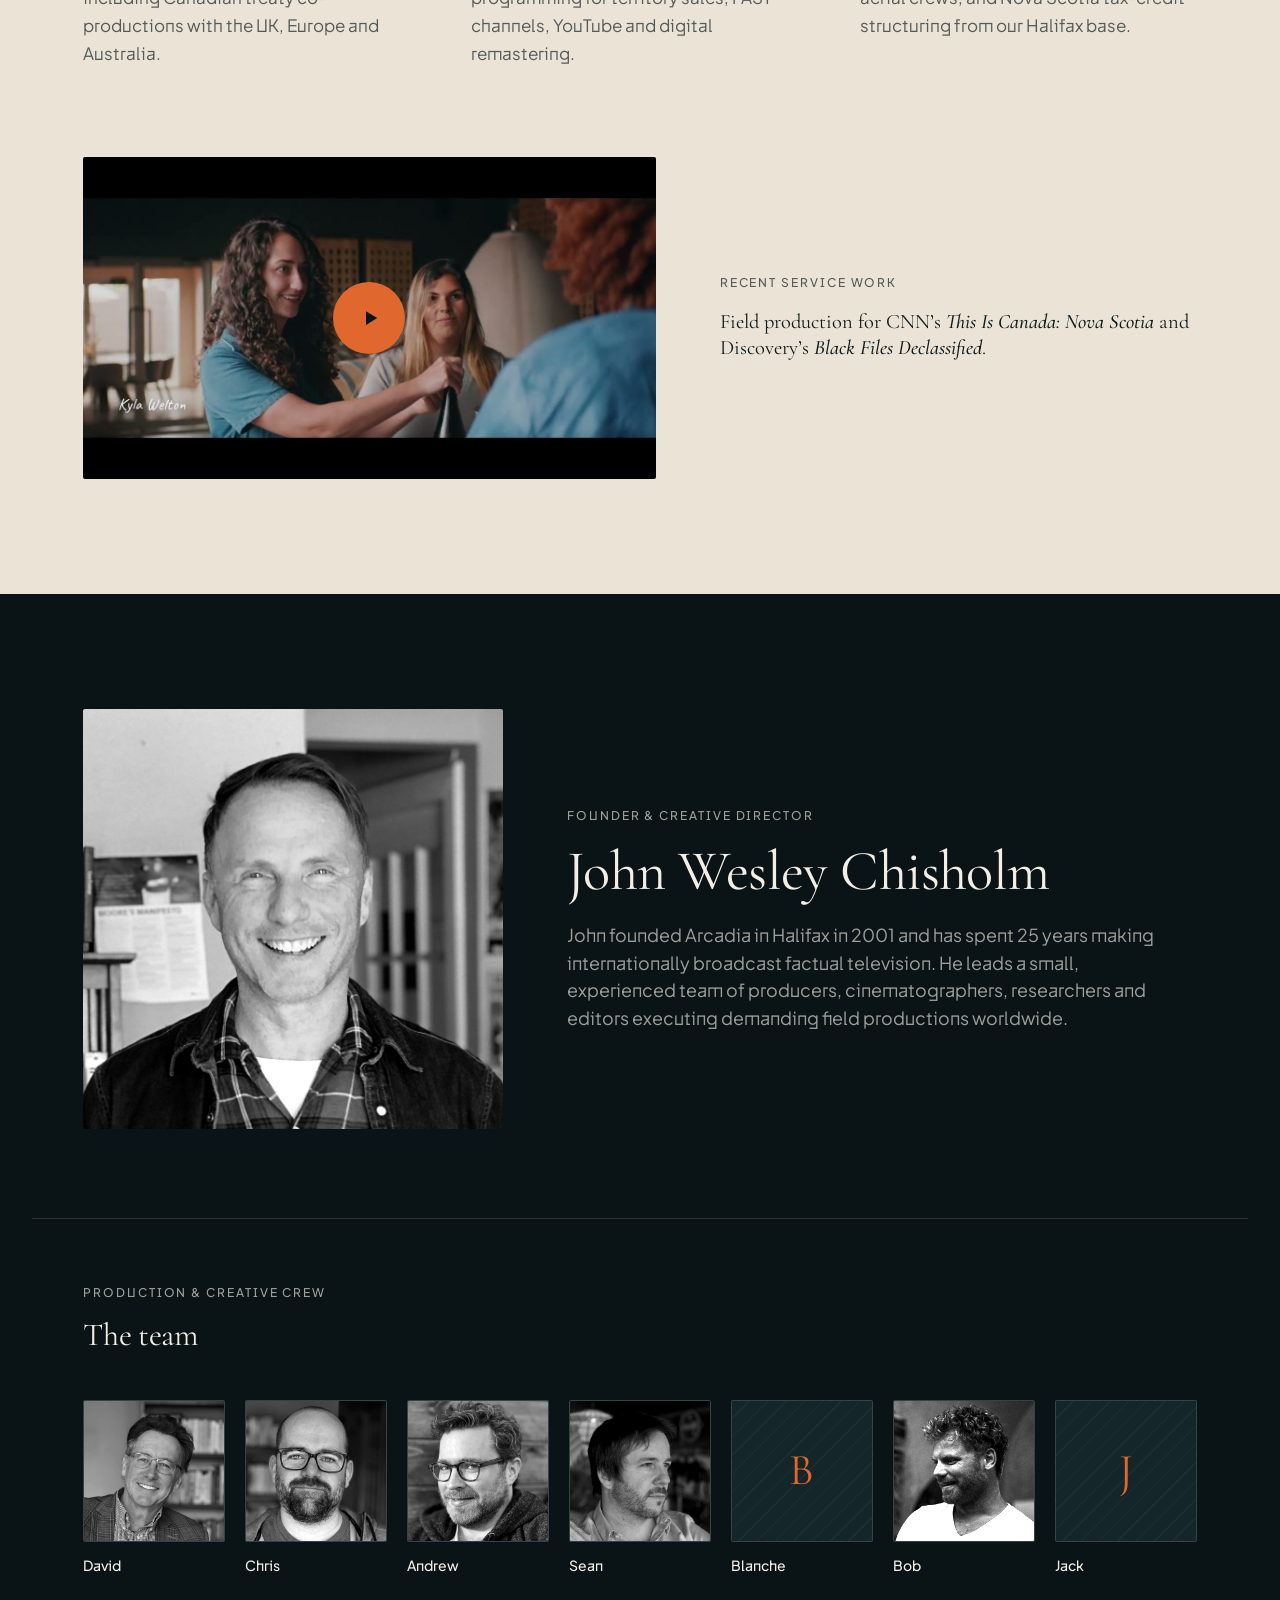
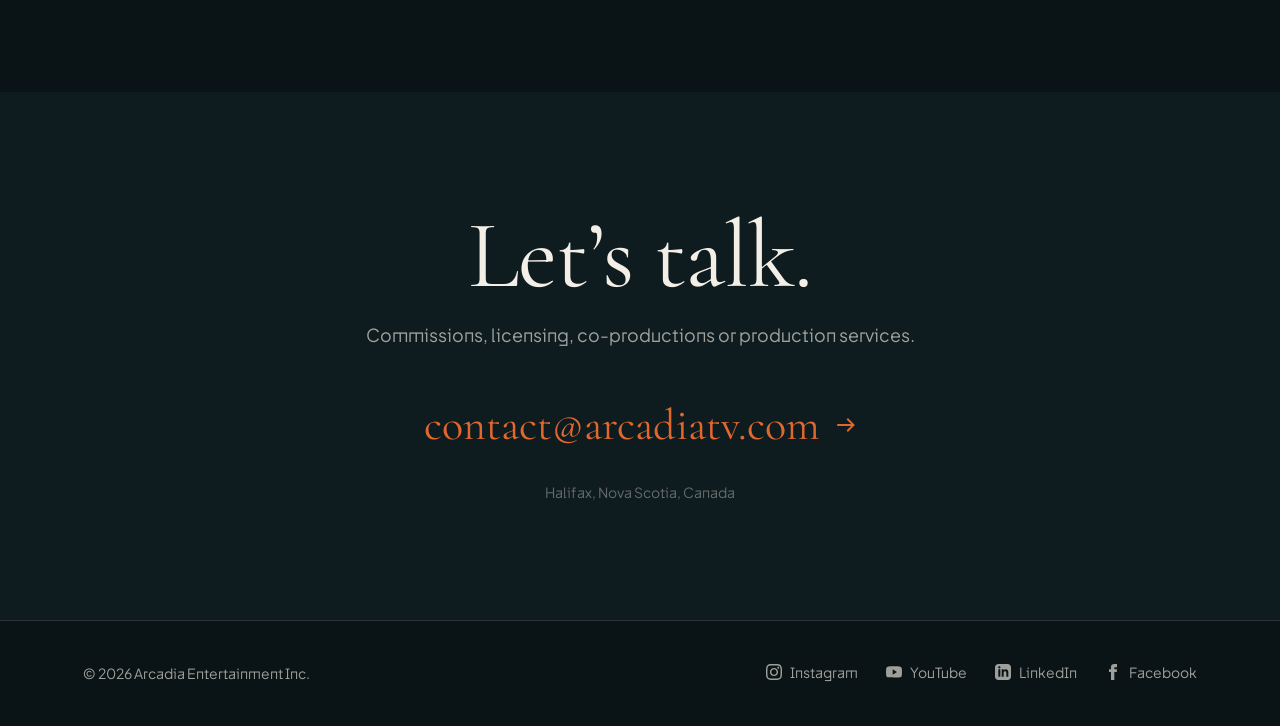
==== commit b294e071: "simplified/: add social icons to nav and footer, widen mobile breakpoint to 60rem Generated by Mistr" ====
--- a/simplified/index.html
+++ b/simplified/index.html
@@ -47,6 +47,10 @@
   <svg width="0" height="0" class="visually-hidden" aria-hidden="true">
     <symbol id="icon-play" viewBox="0 0 16 16"><path d="M4 2.5v11l9-5.5z" fill="currentColor"/></symbol>
     <symbol id="icon-arrow" viewBox="0 0 16 16"><path d="M1 8h13M9 3l5 5-5 5" fill="none" stroke="currentColor" stroke-width="1.5"/></symbol>
+    <symbol id="icon-instagram" viewBox="0 0 24 24"><path d="M12 2.163c3.204 0 3.584.012 4.85.07 3.252.148 4.771 1.691 4.919 4.919.058 1.265.069 1.645.069 4.849 0 3.205-.012 3.584-.069 4.849-.149 3.225-1.664 4.771-4.919 4.919-1.266.058-1.644.07-4.85.07-3.204 0-3.584-.012-4.849-.07-3.26-.149-4.771-1.699-4.919-4.92-.058-1.265-.07-1.644-.07-4.849 0-3.204.013-3.583.07-4.849.149-3.227 1.664-4.771 4.919-4.919 1.266-.057 1.645-.069 4.849-.069zm0-2.163c-3.259 0-3.667.014-4.947.072-4.358.2-6.78 2.618-6.98 6.98-.059 1.281-.073 1.689-.073 4.948 0 3.259.014 3.668.072 4.948.2 4.358 2.618 6.78 6.98 6.98 1.281.058 1.689.072 4.948.072 3.259 0 3.668-.014 4.948-.072 4.354-.2 6.782-2.618 6.979-6.98.059-1.28.073-1.689.073-4.948 0-3.259-.014-3.667-.072-4.947-.196-4.354-2.617-6.78-6.979-6.98-1.281-.059-1.69-.073-4.949-.073zm0 5.838c-3.403 0-6.162 2.759-6.162 6.162s2.759 6.163 6.162 6.163 6.162-2.759 6.162-6.163c0-3.403-2.759-6.162-6.162-6.162zm0 10.162c-2.209 0-4-1.79-4-4 0-2.209 1.791-4 4-4s4 1.791 4 4c0 2.21-1.791 4-4 4zm6.406-11.845c-.796 0-1.441.645-1.441 1.44s.645 1.44 1.441 1.44c.795 0 1.439-.645 1.439-1.44s-.644-1.44-1.439-1.44z" fill="currentColor"/></symbol>
+    <symbol id="icon-linkedin" viewBox="0 0 24 24"><path d="M19 0h-14c-2.761 0-5 2.239-5 5v14c0 2.761 2.239 5 5 5h14c2.762 0 5-2.239 5-5v-14c0-2.761-2.238-5-5-5zm-11 19h-3v-11h3v11zm-1.5-12.268c-.966 0-1.75-.79-1.75-1.764s.784-1.764 1.75-1.764 1.75.79 1.75 1.764-.783 1.764-1.75 1.764zm13.5 12.268h-3v-5.604c0-3.368-4-3.113-4 0v5.604h-3v-11h3v1.765c1.396-2.586 7-2.777 7 2.476v6.759z" fill="currentColor"/></symbol>
+    <symbol id="icon-youtube" viewBox="0 0 24 24"><path d="M23.498 6.186a3.016 3.016 0 0 0-2.122-2.136c-1.871-.502-9.376-.502-9.376-.502s-7.505 0-9.377.502a3.016 3.016 0 0 0-2.122 2.136c-.5 1.884-.5 5.814-.5 5.814s0 3.93.5 5.814a3.016 3.016 0 0 0 2.122 2.136c1.871.502 9.376.502 9.376.502s7.505 0 9.377-.502a3.016 3.016 0 0 0 2.122-2.136c.5-1.884.5-5.814.5-5.814s0-3.93-.5-5.814zm-13.498 9.814v-8l6.5 4-6.5 4z" fill="currentColor"/></symbol>
+    <symbol id="icon-facebook" viewBox="0 0 24 24"><path d="M9 8h-3v4h3v12h5v-12h3.642l.358-4h-4v-1.667c0-.955.192-1.333 1.115-1.333h2.885v-5h-3.808c-3.596 0-5.192 1.583-5.192 4.615v3.385z" fill="currentColor"/></symbol>
   </svg>
 
   <a class="skip-link" href="#main">Skip to content</a>
@@ -62,12 +66,27 @@
         <a href="#partner" data-nav-link>Partner</a>
         <a href="#people" data-nav-link>People</a>
         <a href="../industry.html" data-nav-link>Industry Slate</a>
-        <a class="btn btn--sm s-nav__cta" href="#contact" data-nav-link>Contact</a>
+        <div class="s-nav__socials s-nav__socials--mobile" aria-label="Social channels">
+          <a class="s-nav__social-link" href="https://www.instagram.com/arcadiatv" target="_blank" rel="noopener" aria-label="Instagram"><svg aria-hidden="true"><use href="#icon-instagram"/></svg></a>
+          <a class="s-nav__social-link" href="https://www.youtube.com/@ArcadiaContent" target="_blank" rel="noopener" aria-label="YouTube"><svg aria-hidden="true"><use href="#icon-youtube"/></svg></a>
+          <a class="s-nav__social-link" href="https://www.linkedin.com/company/arcadia-entertainment" target="_blank" rel="noopener" aria-label="LinkedIn"><svg aria-hidden="true"><use href="#icon-linkedin"/></svg></a>
+          <a class="s-nav__social-link" href="https://www.facebook.com/ArcadiaContent" target="_blank" rel="noopener" aria-label="Facebook"><svg aria-hidden="true"><use href="#icon-facebook"/></svg></a>
+        </div>
+        <a class="btn btn--sm s-nav__cta s-nav__cta--mobile" href="#contact" data-nav-link>Contact</a>
       </nav>
-      <button class="s-nav__toggle" type="button" aria-expanded="false" aria-controls="s-nav-links" data-nav-toggle>
-        <span class="visually-hidden">Menu</span>
-        <span class="s-nav__bars" aria-hidden="true"></span>
-      </button>
+      <div class="s-nav__actions">
+        <div class="s-nav__socials s-nav__socials--desktop" aria-label="Social channels">
+          <a class="s-nav__social-link" href="https://www.instagram.com/arcadiatv" target="_blank" rel="noopener" aria-label="Instagram"><svg aria-hidden="true"><use href="#icon-instagram"/></svg></a>
+          <a class="s-nav__social-link" href="https://www.youtube.com/@ArcadiaContent" target="_blank" rel="noopener" aria-label="YouTube"><svg aria-hidden="true"><use href="#icon-youtube"/></svg></a>
+          <a class="s-nav__social-link" href="https://www.linkedin.com/company/arcadia-entertainment" target="_blank" rel="noopener" aria-label="LinkedIn"><svg aria-hidden="true"><use href="#icon-linkedin"/></svg></a>
+          <a class="s-nav__social-link" href="https://www.facebook.com/ArcadiaContent" target="_blank" rel="noopener" aria-label="Facebook"><svg aria-hidden="true"><use href="#icon-facebook"/></svg></a>
+        </div>
+        <a class="btn btn--sm s-nav__cta s-nav__cta--desktop" href="#contact">Contact</a>
+        <button class="s-nav__toggle" type="button" aria-expanded="false" aria-controls="s-nav-links" data-nav-toggle>
+          <span class="visually-hidden">Menu</span>
+          <span class="s-nav__bars" aria-hidden="true"></span>
+        </button>
+      </div>
     </div>
   </header>
 
@@ -268,10 +287,10 @@
     <div class="container s-footer__inner">
       <p>&copy; <span data-year>2026</span> Arcadia Entertainment Inc.</p>
       <ul class="s-footer__social" role="list">
-        <li><a class="link-underline" href="https://www.instagram.com/arcadiatv" target="_blank" rel="noopener">Instagram</a></li>
-        <li><a class="link-underline" href="https://www.youtube.com/@ArcadiaContent" target="_blank" rel="noopener">YouTube</a></li>
-        <li><a class="link-underline" href="https://www.linkedin.com/company/arcadia-entertainment" target="_blank" rel="noopener">LinkedIn</a></li>
-        <li><a class="link-underline" href="https://www.facebook.com/ArcadiaContent" target="_blank" rel="noopener">Facebook</a></li>
+        <li><a class="s-footer__social-link" href="https://www.instagram.com/arcadiatv" target="_blank" rel="noopener" aria-label="Instagram"><svg aria-hidden="true"><use href="#icon-instagram"/></svg><span>Instagram</span></a></li>
+        <li><a class="s-footer__social-link" href="https://www.youtube.com/@ArcadiaContent" target="_blank" rel="noopener" aria-label="YouTube"><svg aria-hidden="true"><use href="#icon-youtube"/></svg><span>YouTube</span></a></li>
+        <li><a class="s-footer__social-link" href="https://www.linkedin.com/company/arcadia-entertainment" target="_blank" rel="noopener" aria-label="LinkedIn"><svg aria-hidden="true"><use href="#icon-linkedin"/></svg><span>LinkedIn</span></a></li>
+        <li><a class="s-footer__social-link" href="https://www.facebook.com/ArcadiaContent" target="_blank" rel="noopener" aria-label="Facebook"><svg aria-hidden="true"><use href="#icon-facebook"/></svg><span>Facebook</span></a></li>
       </ul>
     </div>
   </footer>
--- a/simplified/css/layout.css
+++ b/simplified/css/layout.css
@@ -77,9 +77,24 @@
 .s-footer__social {
   display: flex;
   flex-wrap: wrap;
-  gap: var(--space-5);
+  align-items: center;
+  gap: var(--space-4) var(--space-6);
 }
 
-.s-footer__social a:hover {
-  color: var(--color-text);
+.s-footer__social-link {
+  display: inline-flex;
+  align-items: center;
+  gap: var(--space-2);
+  color: var(--color-text-muted);
+  transition: color var(--dur-fast) var(--ease-out);
 }
+
+.s-footer__social-link svg {
+  width: 1rem;
+  height: 1rem;
+  flex-shrink: 0;
+}
+
+.s-footer__social-link:hover {
+  color: var(--color-accent);
+}
--- a/simplified/css/nav.css
+++ b/simplified/css/nav.css
@@ -39,6 +39,8 @@
   gap: var(--space-6);
   font-size: var(--fs-small);
   font-weight: 500;
+  margin-right: auto;
+  margin-left: var(--space-6);
 }
 
 .s-nav__links a:not(.btn) {
@@ -49,6 +51,48 @@
 .s-nav__links a:not(.btn):hover,
 .s-nav__links a:not(.btn):focus-visible {
   color: var(--color-text);
+}
+
+.s-nav__actions {
+  display: flex;
+  align-items: center;
+  gap: var(--space-5);
+}
+
+.s-nav__socials {
+  display: flex;
+  align-items: center;
+  gap: var(--space-1);
+}
+
+.s-nav__socials--mobile {
+  display: none;
+}
+
+.s-nav__social-link {
+  display: inline-flex;
+  align-items: center;
+  justify-content: center;
+  width: 2.125rem;
+  height: 2.125rem;
+  color: rgb(244 239 230 / 0.72);
+  border-radius: var(--radius-sm);
+  transition: color var(--dur-fast), transform var(--dur-fast);
+}
+
+.s-nav__social-link svg {
+  width: 1.15rem;
+  height: 1.15rem;
+}
+
+.s-nav__social-link:hover,
+.s-nav__social-link:focus-visible {
+  color: var(--color-accent);
+  transform: translateY(-1px);
+}
+
+.s-nav__cta--mobile {
+  display: none;
 }
 
 .s-nav__toggle {
@@ -86,9 +130,34 @@
 .s-nav__toggle[aria-expanded="true"] .s-nav__bars::before { transform: translateY(6px) rotate(45deg); }
 .s-nav__toggle[aria-expanded="true"] .s-nav__bars::after { transform: translateY(-6px) rotate(-45deg); }
 
-@media (max-width: 52rem) {
+@media (max-width: 60rem) {
   .s-nav__toggle {
     display: grid;
+  }
+
+  .s-nav__socials--desktop,
+  .s-nav__cta--desktop {
+    display: none;
+  }
+
+  .s-nav__socials--mobile,
+  .s-nav__cta--mobile {
+    display: flex;
+  }
+
+  .s-nav__socials--mobile {
+    gap: var(--space-3);
+    padding-top: var(--space-5);
+  }
+
+  .s-nav__socials--mobile .s-nav__social-link {
+    width: 2.5rem;
+    height: 2.5rem;
+  }
+
+  .s-nav__socials--mobile .s-nav__social-link svg {
+    width: 1.35rem;
+    height: 1.35rem;
   }
 
   .s-nav__links {
@@ -97,6 +166,8 @@
     flex-direction: column;
     align-items: stretch;
     gap: 0;
+    margin-left: 0;
+    margin-right: 0;
     padding: var(--space-4) var(--gutter) var(--space-7);
     background: var(--ink-950);
     border-bottom: 1px solid var(--color-line);
@@ -112,8 +183,8 @@
     border-bottom: 1px solid var(--color-line);
   }
 
-  .s-nav__cta {
-    margin-top: var(--space-6);
+  .s-nav__cta--mobile {
+    margin-top: var(--space-5);
     justify-content: center;
   }
 
